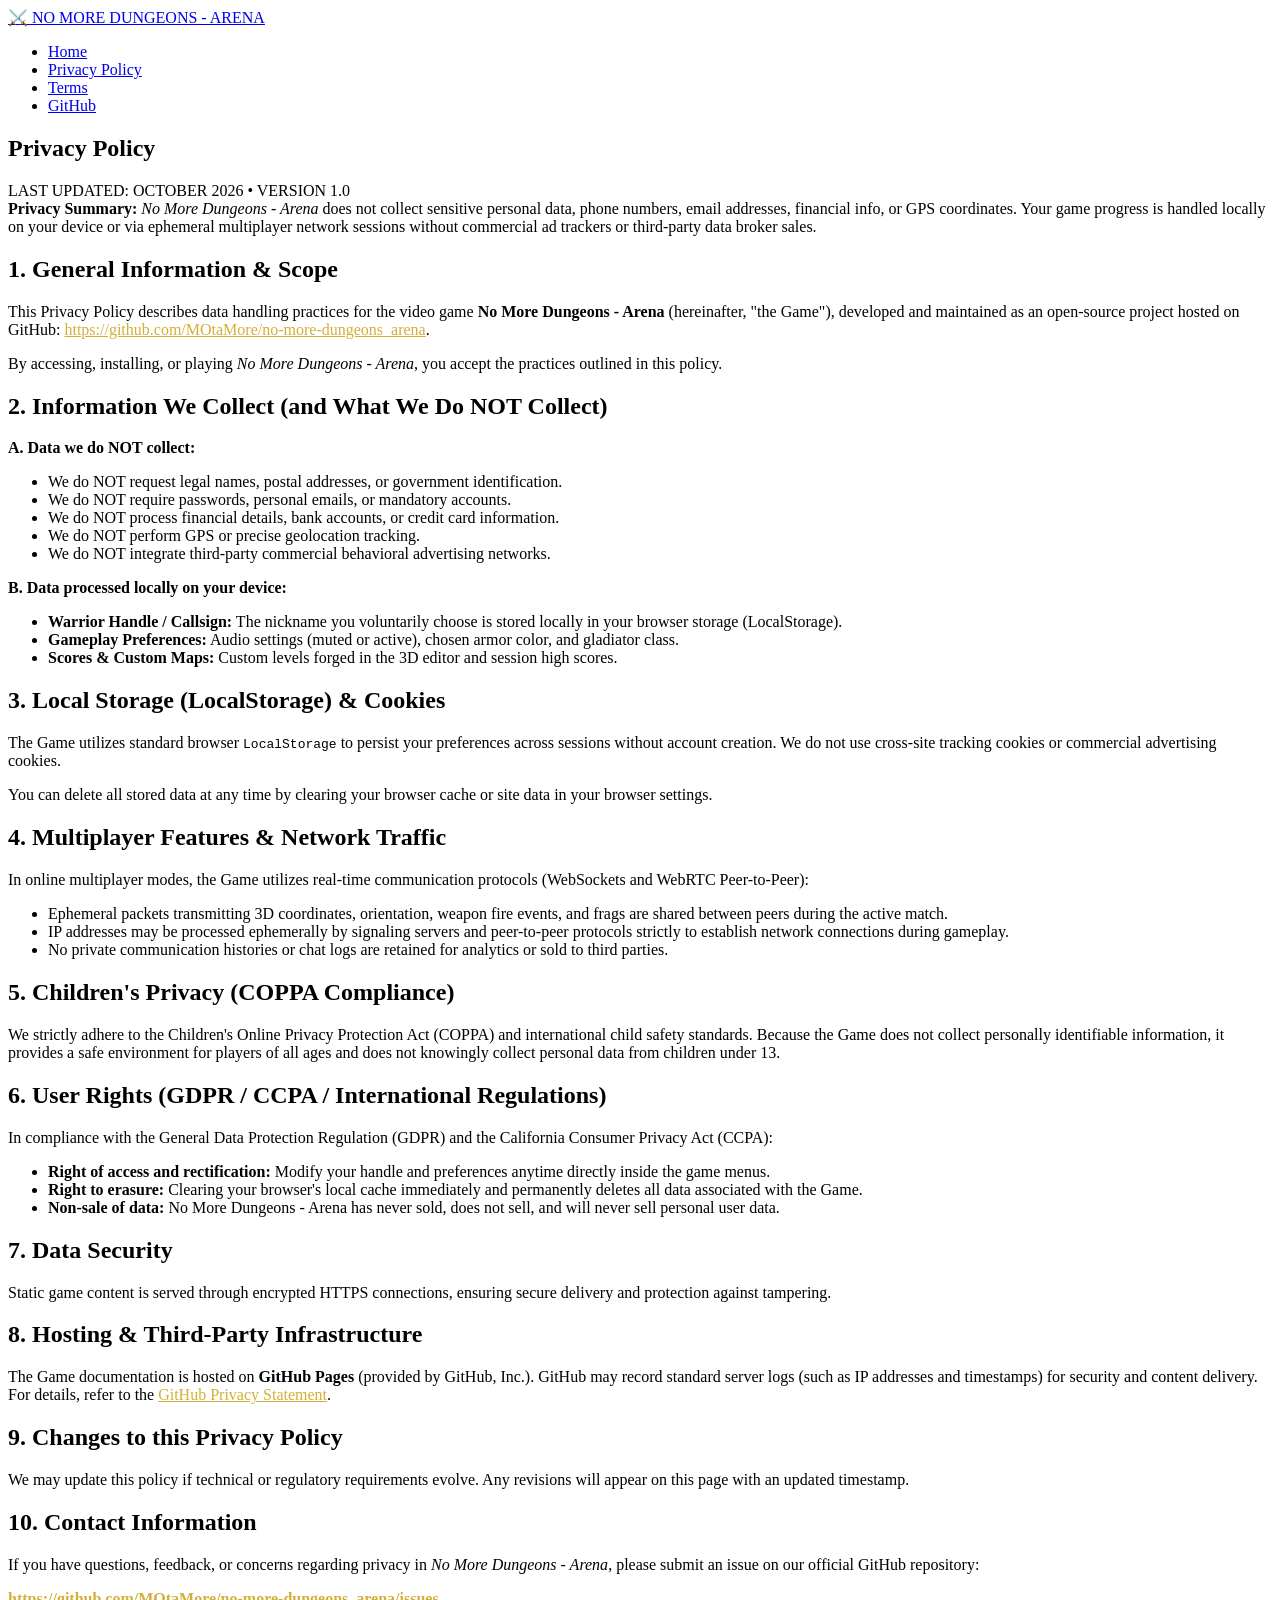
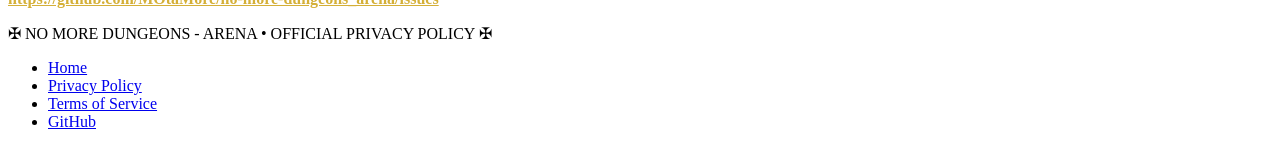
==== privacy-policy.html @ 32643f44 "Start" ====
<!DOCTYPE html>
<html lang="en">
<head>
  <meta charset="UTF-8">
  <meta name="viewport" content="width=device-width, initial-scale=1.0">
  <meta name="description" content="Official Privacy Policy for No More Dungeons - Arena.">
  <title>Privacy Policy — No More Dungeons - Arena</title>
  <link rel="stylesheet" href="./docs/styles.css">
</head>
<body>

  <!-- Site Header -->
  <header class="site-header">
    <div class="header-container">
      <a href="./index.html" class="brand">
        <span class="brand-icon">⚔️</span>
        <span class="brand-title">NO MORE DUNGEONS - ARENA</span>
      </a>
      <nav>
        <ul class="nav-links">
          <li><a href="./index.html">Home</a></li>
          <li><a href="./privacy-policy.html" class="active">Privacy Policy</a></li>
          <li><a href="./docs/terms.html">Terms</a></li>
          <li><a href="https://github.com/MOtaMore/no-more-dungeons_arena" target="_blank" rel="noopener noreferrer">GitHub</a></li>
        </ul>
      </nav>
    </div>
  </header>

  <!-- Main Content -->
  <main class="main-wrapper">
    <article class="doc-box">
      
      <div class="doc-header">
        <h1>Privacy Policy</h1>
        <div class="doc-meta">LAST UPDATED: OCTOBER 2026 • VERSION 1.0</div>
      </div>

      <div class="highlight-box">
        <b>Privacy Summary:</b> <i>No More Dungeons - Arena</i> does not collect sensitive personal data, phone numbers, email addresses, financial info, or GPS coordinates. Your game progress is handled locally on your device or via ephemeral multiplayer network sessions without commercial ad trackers or third-party data broker sales.
      </div>

      <section class="doc-section">
        <h2>1. General Information & Scope</h2>
        <p>
          This Privacy Policy describes data handling practices for the video game <b>No More Dungeons - Arena</b> (hereinafter, "the Game"), developed and maintained as an open-source project hosted on GitHub: <a href="https://github.com/MOtaMore/no-more-dungeons_arena" target="_blank" rel="noopener noreferrer" style="color: #d4af37;">https://github.com/MOtaMore/no-more-dungeons_arena</a>.
        </p>
        <p>
          By accessing, installing, or playing <i>No More Dungeons - Arena</i>, you accept the practices outlined in this policy.
        </p>
      </section>

      <section class="doc-section">
        <h2>2. Information We Collect (and What We Do NOT Collect)</h2>
        <p>
          <b>A. Data we do NOT collect:</b>
        </p>
        <ul>
          <li>We do NOT request legal names, postal addresses, or government identification.</li>
          <li>We do NOT require passwords, personal emails, or mandatory accounts.</li>
          <li>We do NOT process financial details, bank accounts, or credit card information.</li>
          <li>We do NOT perform GPS or precise geolocation tracking.</li>
          <li>We do NOT integrate third-party commercial behavioral advertising networks.</li>
        </ul>
        <p>
          <b>B. Data processed locally on your device:</b>
        </p>
        <ul>
          <li><b>Warrior Handle / Callsign:</b> The nickname you voluntarily choose is stored locally in your browser storage (LocalStorage).</li>
          <li><b>Gameplay Preferences:</b> Audio settings (muted or active), chosen armor color, and gladiator class.</li>
          <li><b>Scores & Custom Maps:</b> Custom levels forged in the 3D editor and session high scores.</li>
        </ul>
      </section>

      <section class="doc-section">
        <h2>3. Local Storage (LocalStorage) & Cookies</h2>
        <p>
          The Game utilizes standard browser <code>LocalStorage</code> to persist your preferences across sessions without account creation. We do not use cross-site tracking cookies or commercial advertising cookies.
        </p>
        <p>
          You can delete all stored data at any time by clearing your browser cache or site data in your browser settings.
        </p>
      </section>

      <section class="doc-section">
        <h2>4. Multiplayer Features & Network Traffic</h2>
        <p>
          In online multiplayer modes, the Game utilizes real-time communication protocols (WebSockets and WebRTC Peer-to-Peer):
        </p>
        <ul>
          <li>Ephemeral packets transmitting 3D coordinates, orientation, weapon fire events, and frags are shared between peers during the active match.</li>
          <li>IP addresses may be processed ephemerally by signaling servers and peer-to-peer protocols strictly to establish network connections during gameplay.</li>
          <li>No private communication histories or chat logs are retained for analytics or sold to third parties.</li>
        </ul>
      </section>

      <section class="doc-section">
        <h2>5. Children's Privacy (COPPA Compliance)</h2>
        <p>
          We strictly adhere to the Children's Online Privacy Protection Act (COPPA) and international child safety standards. Because the Game does not collect personally identifiable information, it provides a safe environment for players of all ages and does not knowingly collect personal data from children under 13.
        </p>
      </section>

      <section class="doc-section">
        <h2>6. User Rights (GDPR / CCPA / International Regulations)</h2>
        <p>
          In compliance with the General Data Protection Regulation (GDPR) and the California Consumer Privacy Act (CCPA):
        </p>
        <ul>
          <li><b>Right of access and rectification:</b> Modify your handle and preferences anytime directly inside the game menus.</li>
          <li><b>Right to erasure:</b> Clearing your browser's local cache immediately and permanently deletes all data associated with the Game.</li>
          <li><b>Non-sale of data:</b> No More Dungeons - Arena has never sold, does not sell, and will never sell personal user data.</li>
        </ul>
      </section>

      <section class="doc-section">
        <h2>7. Data Security</h2>
        <p>
          Static game content is served through encrypted HTTPS connections, ensuring secure delivery and protection against tampering.
        </p>
      </section>

      <section class="doc-section">
        <h2>8. Hosting & Third-Party Infrastructure</h2>
        <p>
          The Game documentation is hosted on <b>GitHub Pages</b> (provided by GitHub, Inc.). GitHub may record standard server logs (such as IP addresses and timestamps) for security and content delivery. For details, refer to the <a href="https://docs.github.com/en/site-policy/privacy-policies/github-privacy-statement" target="_blank" rel="noopener noreferrer" style="color: #d4af37;">GitHub Privacy Statement</a>.
        </p>
      </section>

      <section class="doc-section">
        <h2>9. Changes to this Privacy Policy</h2>
        <p>
          We may update this policy if technical or regulatory requirements evolve. Any revisions will appear on this page with an updated timestamp.
        </p>
      </section>

      <section class="doc-section">
        <h2>10. Contact Information</h2>
        <p>
          If you have questions, feedback, or concerns regarding privacy in <i>No More Dungeons - Arena</i>, please submit an issue on our official GitHub repository:
        </p>
        <p>
          <a href="https://github.com/MOtaMore/no-more-dungeons_arena/issues" target="_blank" rel="noopener noreferrer" style="color: #d4af37; font-weight: bold;">
            https://github.com/MOtaMore/no-more-dungeons_arena/issues
          </a>
        </p>
      </section>

    </article>
  </main>

  <!-- Site Footer -->
  <footer class="site-footer">
    <div class="footer-content">
      <div class="footer-text">
        ✠ NO MORE DUNGEONS - ARENA • OFFICIAL PRIVACY POLICY ✠
      </div>
      <ul class="footer-nav">
        <li><a href="./index.html">Home</a></li>
        <li><a href="./privacy-policy.html">Privacy Policy</a></li>
        <li><a href="./docs/terms.html">Terms of Service</a></li>
        <li><a href="https://github.com/MOtaMore/no-more-dungeons_arena">GitHub</a></li>
      </ul>
    </div>
  </footer>

</body>
</html>
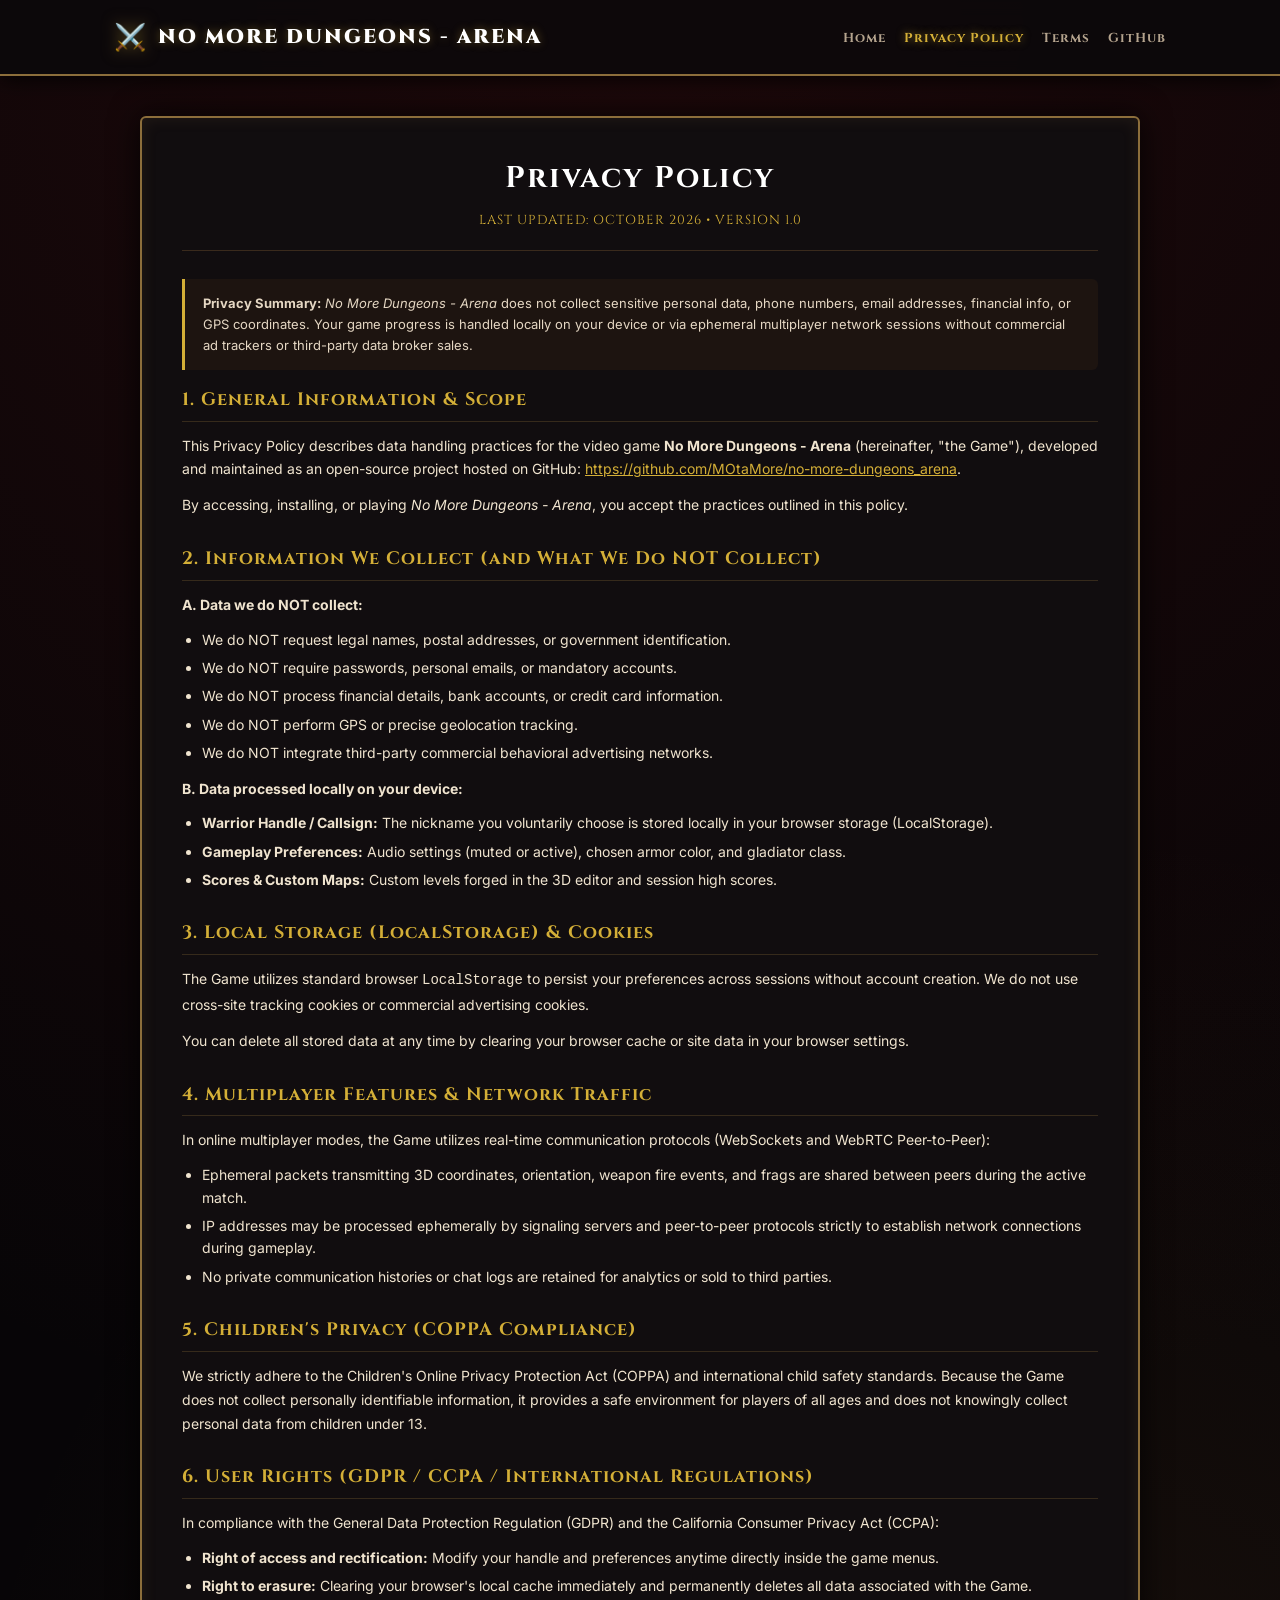
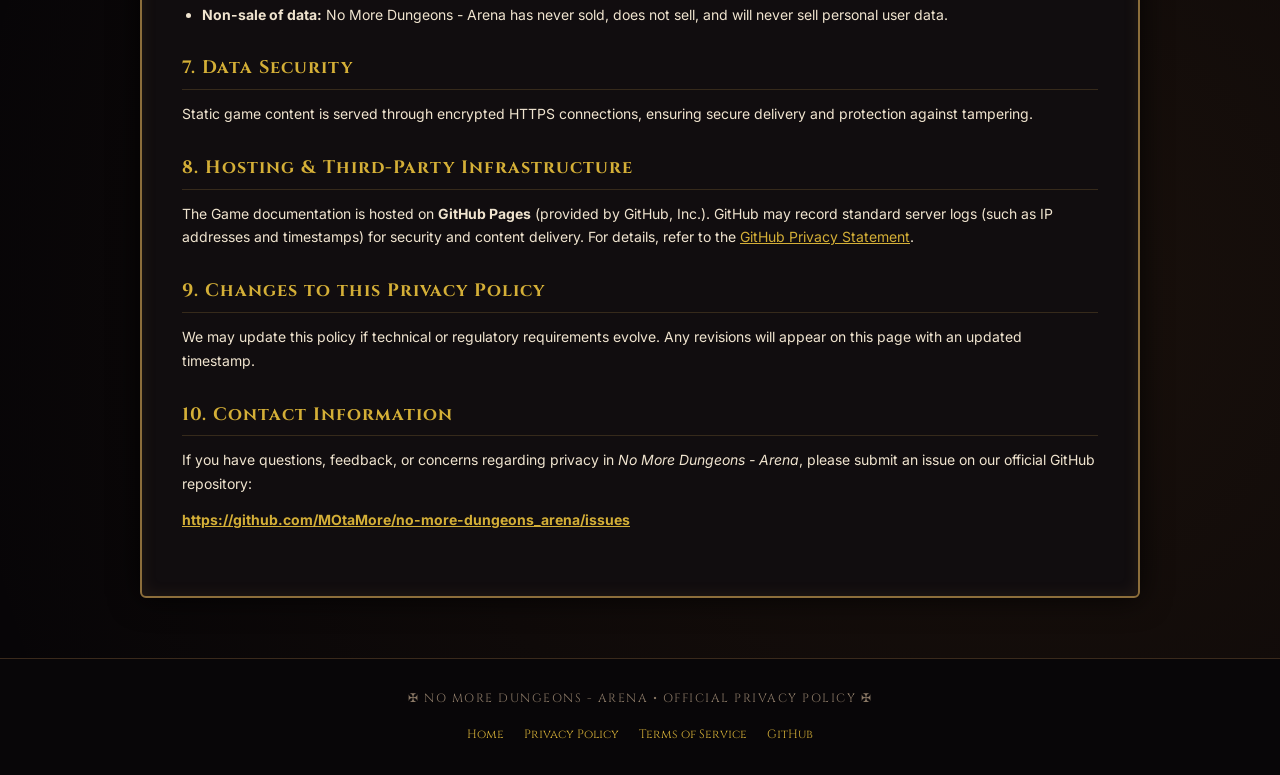
==== commit 4b27ab08: "Start3" ====
--- a/privacy-policy.html
+++ b/privacy-policy.html
@@ -5,7 +5,7 @@
   <meta name="viewport" content="width=device-width, initial-scale=1.0">
   <meta name="description" content="Official Privacy Policy for No More Dungeons - Arena.">
   <title>Privacy Policy — No More Dungeons - Arena</title>
-  <link rel="stylesheet" href="./docs/styles.css">
+  <link rel="stylesheet" href="./styles.css">
 </head>
 <body>
 
@@ -20,8 +20,8 @@
         <ul class="nav-links">
           <li><a href="./index.html">Home</a></li>
           <li><a href="./privacy-policy.html" class="active">Privacy Policy</a></li>
-          <li><a href="./docs/terms.html">Terms</a></li>
-          <li><a href="https://github.com/MOtaMore/no-more-dungeons_arena" target="_blank" rel="noopener noreferrer">GitHub</a></li>
+          <li><a href="./terms.html">Terms</a></li>
+          <li><a href="https://github.com/MOtaMore/no-more-dungeons_arena_privacy-policy" target="_blank" rel="noopener noreferrer">GitHub</a></li>
         </ul>
       </nav>
     </div>
--- a/styles.css
+++ b/styles.css
@@ -0,0 +1,398 @@
+@import url('https://fonts.googleapis.com/css2?family=Cinzel:wght@600;700;800;900&family=MedievalSharp&family=Inter:wght@400;500;600;700&display=swap');
+
+:root {
+  --bg-abyss: #070507;
+  --bg-card: #110d0f;
+  --bg-card-alt: #161113;
+  --border-gold: #8c6e3b;
+  --border-gold-glow: rgba(140, 110, 59, 0.35);
+  --border-subtle: #3a2a1c;
+  --text-parchment: #f0e4cf;
+  --text-muted: #b5a48e;
+  --accent-gold: #d4af37;
+  --accent-crimson: #a82424;
+  --accent-crimson-glow: rgba(168, 36, 36, 0.4);
+  --radius: 6px;
+}
+
+* {
+  box-sizing: border-box;
+  margin: 0;
+  padding: 0;
+}
+
+body {
+  background-color: var(--bg-abyss);
+  background-image: 
+    radial-gradient(circle at 50% 0%, rgba(138, 28, 28, 0.18) 0%, transparent 60%),
+    radial-gradient(circle at 80% 80%, rgba(184, 115, 51, 0.1) 0%, transparent 50%);
+  color: var(--text-parchment);
+  font-family: 'Inter', -apple-system, BlinkMacSystemFont, 'Segoe UI', Roboto, sans-serif;
+  line-height: 1.6;
+  min-height: 100vh;
+  display: flex;
+  flex-direction: column;
+}
+
+/* Custom scrollbar */
+::-webkit-scrollbar {
+  width: 8px;
+}
+::-webkit-scrollbar-track {
+  background: var(--bg-abyss);
+}
+::-webkit-scrollbar-thumb {
+  background: #4a3622;
+  border-radius: 4px;
+}
+::-webkit-scrollbar-thumb:hover {
+  background: #7a5a35;
+}
+
+/* Header & Navbar */
+.site-header {
+  border-bottom: 2px solid var(--border-gold);
+  background: rgba(13, 9, 11, 0.92);
+  backdrop-filter: blur(8px);
+  position: sticky;
+  top: 0;
+  z-index: 100;
+  box-shadow: 0 4px 20px rgba(0, 0, 0, 0.8);
+}
+
+.header-container {
+  max-width: 1100px;
+  margin: 0 auto;
+  padding: 16px 24px;
+  display: flex;
+  justify-content: space-between;
+  align-items: center;
+  flex-wrap: wrap;
+  gap: 16px;
+}
+
+.brand {
+  display: flex;
+  align-items: center;
+  gap: 12px;
+  text-decoration: none;
+  color: var(--text-parchment);
+}
+
+.brand-icon {
+  font-size: 26px;
+  filter: drop-shadow(0 0 8px rgba(212, 175, 55, 0.5));
+}
+
+.brand-title {
+  font-family: 'Cinzel', serif;
+  font-size: 20px;
+  font-weight: 900;
+  letter-spacing: 2px;
+  color: #fff;
+  text-shadow: 0 0 10px rgba(212, 175, 55, 0.4);
+}
+
+.nav-links {
+  display: flex;
+  gap: 18px;
+  align-items: center;
+  list-style: none;
+}
+
+.nav-links a {
+  font-family: 'Cinzel', serif;
+  color: var(--text-muted);
+  text-decoration: none;
+  font-size: 13px;
+  font-weight: 700;
+  letter-spacing: 1px;
+  transition: color 0.2s, text-shadow 0.2s;
+}
+
+.nav-links a:hover,
+.nav-links a.active {
+  color: var(--accent-gold);
+  text-shadow: 0 0 8px rgba(212, 175, 55, 0.6);
+}
+
+/* Main Container */
+.main-wrapper {
+  flex: 1;
+  max-width: 1000px;
+  width: 92%;
+  margin: 40px auto 60px auto;
+}
+
+/* Hero Section */
+.hero-card {
+  background: var(--bg-card);
+  background-image: 
+    radial-gradient(circle at 50% 0%, rgba(168, 36, 36, 0.25) 0%, rgba(17, 13, 15, 0.98) 75%);
+  border: 2px solid var(--border-gold);
+  border-radius: var(--radius);
+  padding: 48px 36px;
+  text-align: center;
+  box-shadow: 0 0 35px rgba(0, 0, 0, 0.9), inset 0 0 20px rgba(140, 110, 59, 0.2);
+  margin-bottom: 40px;
+  position: relative;
+  overflow: hidden;
+}
+
+.hero-tag {
+  color: var(--accent-gold);
+  font-family: 'Cinzel', serif;
+  font-size: 13px;
+  font-weight: 700;
+  letter-spacing: 4px;
+  margin-bottom: 12px;
+  text-shadow: 0 0 10px rgba(212, 175, 55, 0.5);
+}
+
+.hero-title {
+  font-family: 'Cinzel', serif;
+  font-size: 42px;
+  font-weight: 900;
+  letter-spacing: 4px;
+  color: #fff;
+  margin-bottom: 8px;
+  text-shadow: 2px 2px 4px #000, 0 0 25px rgba(168, 36, 36, 0.6);
+}
+
+.hero-subtitle {
+  font-family: 'Cinzel', serif;
+  font-size: 16px;
+  color: var(--text-muted);
+  letter-spacing: 2px;
+  margin-bottom: 24px;
+}
+
+.hero-divider {
+  color: var(--border-gold);
+  font-size: 14px;
+  letter-spacing: 4px;
+  margin-bottom: 24px;
+}
+
+.hero-desc {
+  max-width: 680px;
+  margin: 0 auto 32px auto;
+  font-size: 15px;
+  color: var(--text-muted);
+  line-height: 1.7;
+}
+
+.cta-buttons {
+  display: flex;
+  justify-content: center;
+  gap: 16px;
+  flex-wrap: wrap;
+}
+
+.btn {
+  font-family: 'Cinzel', serif;
+  font-size: 13px;
+  font-weight: 800;
+  letter-spacing: 1.5px;
+  padding: 12px 24px;
+  border-radius: var(--radius);
+  text-decoration: none;
+  cursor: pointer;
+  transition: all 0.2s;
+  display: inline-flex;
+  align-items: center;
+  gap: 8px;
+}
+
+.btn-primary {
+  background: linear-gradient(180deg, #6b1818 0%, #3d0c0c 100%);
+  color: #fff;
+  border: 2px solid #a83232;
+  box-shadow: 0 4px 15px rgba(0, 0, 0, 0.8), 0 0 16px var(--accent-crimson-glow);
+}
+
+.btn-primary:hover {
+  transform: translateY(-2px);
+  box-shadow: 0 6px 20px rgba(0, 0, 0, 0.9), 0 0 24px rgba(168, 36, 36, 0.6);
+}
+
+.btn-secondary {
+  background: linear-gradient(180deg, #302214 0%, #1a1209 100%);
+  color: var(--accent-gold);
+  border: 1px solid var(--border-gold);
+  box-shadow: 0 4px 12px rgba(0, 0, 0, 0.7);
+}
+
+.btn-secondary:hover {
+  transform: translateY(-2px);
+  border-color: var(--accent-gold);
+  box-shadow: 0 6px 16px rgba(0, 0, 0, 0.8), 0 0 14px var(--border-gold-glow);
+}
+
+/* Feature Grid */
+.features-grid {
+  display: grid;
+  grid-template-columns: repeat(auto-fit, minmax(280px, 1fr));
+  gap: 20px;
+  margin-bottom: 40px;
+}
+
+.feature-card {
+  background: var(--bg-card);
+  border: 1px solid var(--border-subtle);
+  border-radius: var(--radius);
+  padding: 24px;
+  transition: border-color 0.2s, transform 0.2s;
+}
+
+.feature-card:hover {
+  border-color: var(--border-gold);
+  transform: translateY(-2px);
+}
+
+.feature-icon {
+  font-size: 28px;
+  margin-bottom: 12px;
+}
+
+.feature-title {
+  font-family: 'Cinzel', serif;
+  font-size: 16px;
+  color: var(--accent-gold);
+  margin-bottom: 8px;
+  letter-spacing: 1px;
+}
+
+.feature-text {
+  font-size: 13px;
+  color: var(--text-muted);
+  line-height: 1.6;
+}
+
+/* Document & Policy Box */
+.doc-box {
+  background: var(--bg-card);
+  border: 2px solid var(--border-gold);
+  border-radius: var(--radius);
+  padding: 36px 40px;
+  box-shadow: 0 0 30px rgba(0,0,0,0.8), inset 0 0 15px rgba(140, 110, 59, 0.15);
+}
+
+.doc-header {
+  border-bottom: 1px solid var(--border-subtle);
+  padding-bottom: 20px;
+  margin-bottom: 28px;
+  text-align: center;
+}
+
+.doc-header h1 {
+  font-family: 'Cinzel', serif;
+  font-size: 30px;
+  color: #fff;
+  letter-spacing: 2px;
+  margin-bottom: 8px;
+}
+
+.doc-meta {
+  font-size: 13px;
+  color: var(--accent-gold);
+  font-family: 'Cinzel', serif;
+  letter-spacing: 1px;
+}
+
+.doc-section {
+  margin-bottom: 28px;
+}
+
+.doc-section h2 {
+  font-family: 'Cinzel', serif;
+  font-size: 18px;
+  color: var(--accent-gold);
+  letter-spacing: 1px;
+  margin-bottom: 12px;
+  border-bottom: 1px solid rgba(140, 110, 59, 0.3);
+  padding-bottom: 6px;
+}
+
+.doc-section p {
+  font-size: 14px;
+  color: var(--text-parchment);
+  line-height: 1.7;
+  margin-bottom: 12px;
+}
+
+.doc-section ul {
+  padding-left: 20px;
+  margin-bottom: 12px;
+}
+
+.doc-section li {
+  font-size: 14px;
+  color: var(--text-parchment);
+  line-height: 1.6;
+  margin-bottom: 6px;
+}
+
+.highlight-box {
+  background: rgba(35, 23, 18, 0.7);
+  border-left: 3px solid var(--accent-gold);
+  padding: 14px 18px;
+  margin: 16px 0;
+  border-radius: 0 var(--radius) var(--radius) 0;
+  font-size: 13px;
+  color: #e5d7c3;
+}
+
+/* Footer */
+.site-footer {
+  border-top: 1px solid var(--border-subtle);
+  background: #080608;
+  padding: 30px 24px;
+  margin-top: auto;
+  text-align: center;
+}
+
+.footer-content {
+  max-width: 1000px;
+  margin: 0 auto;
+  display: flex;
+  flex-direction: column;
+  gap: 12px;
+  align-items: center;
+}
+
+.footer-text {
+  font-family: 'Cinzel', serif;
+  font-size: 12px;
+  color: #8c7a67;
+  letter-spacing: 1.5px;
+}
+
+.footer-nav {
+  display: flex;
+  gap: 20px;
+  list-style: none;
+}
+
+.footer-nav a {
+  color: var(--accent-gold);
+  text-decoration: none;
+  font-size: 12px;
+  font-family: 'Cinzel', serif;
+}
+
+.footer-nav a:hover {
+  text-decoration: underline;
+}
+
+@media (max-width: 768px) {
+  .hero-title {
+    font-size: 28px;
+  }
+  .doc-box {
+    padding: 24px 20px;
+  }
+  .header-container {
+    flex-direction: column;
+  }
+}
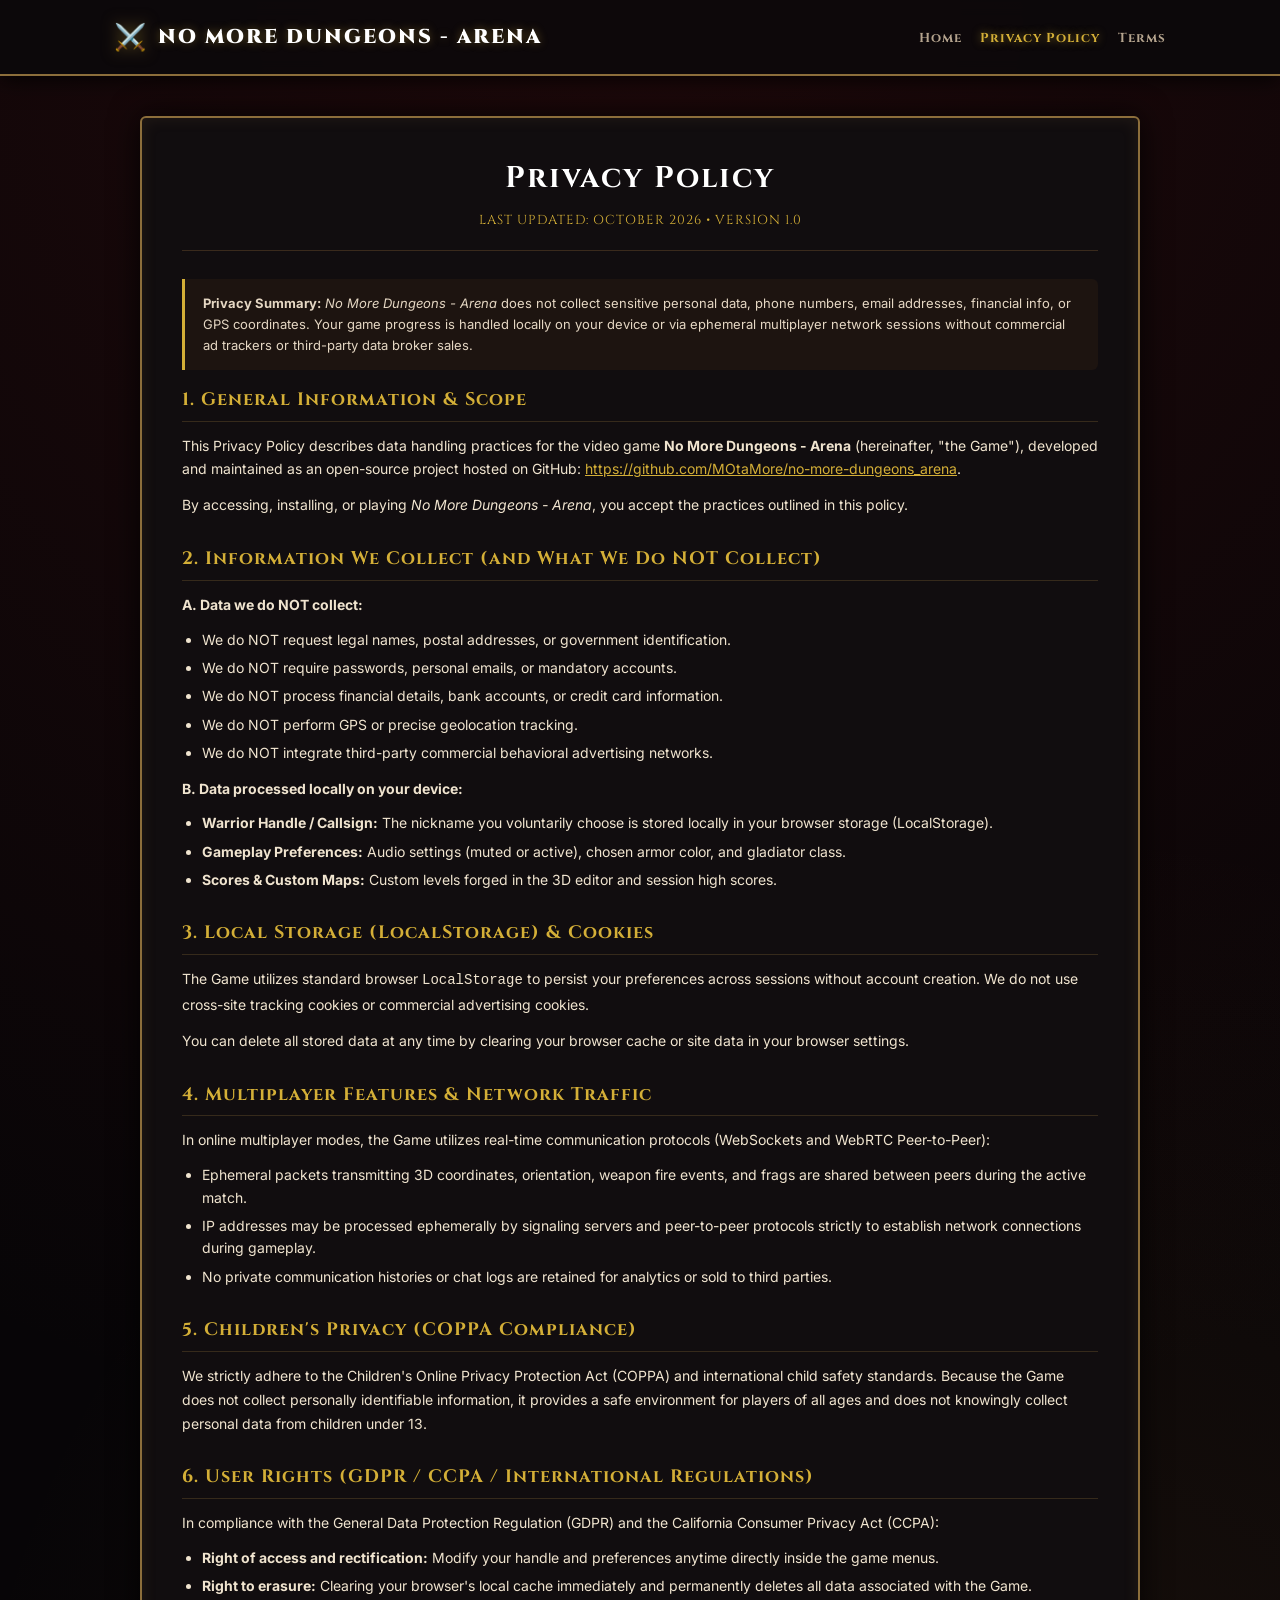
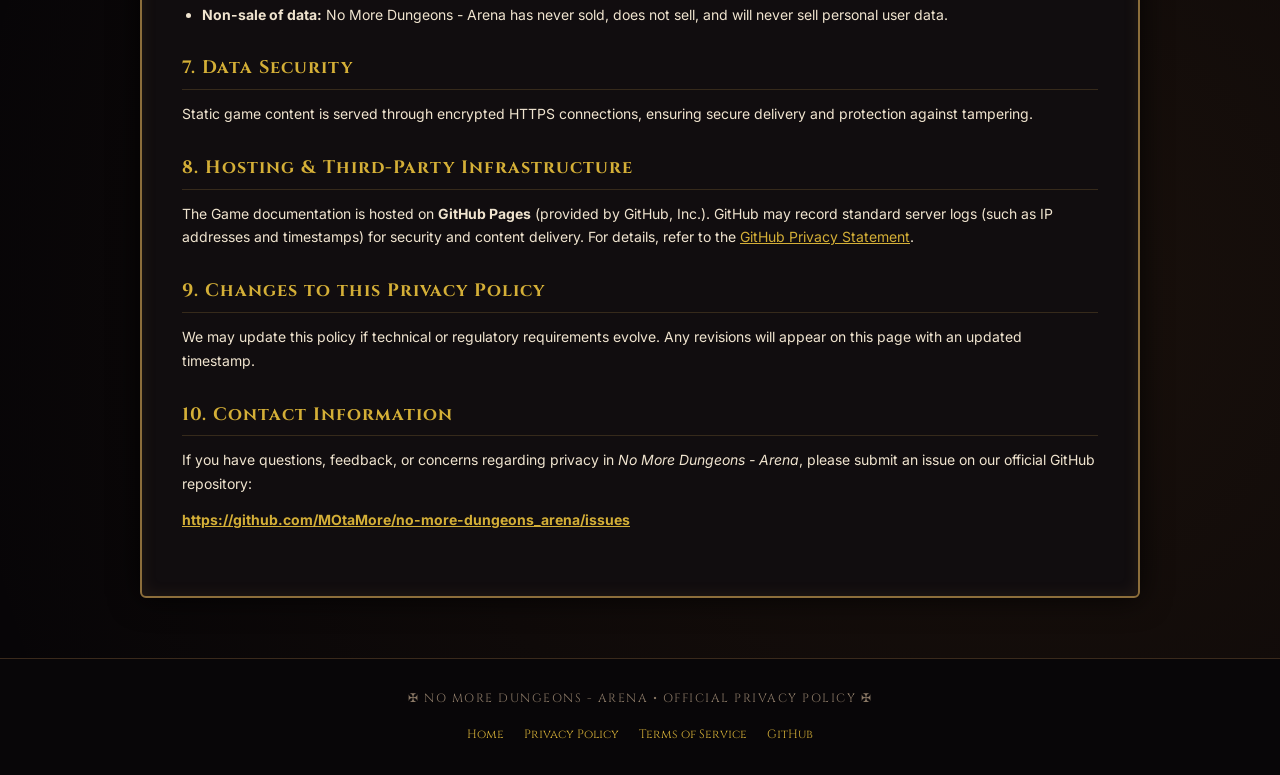
==== commit a75dd84e: "Start4" ====
--- a/privacy-policy.html
+++ b/privacy-policy.html
@@ -21,7 +21,6 @@
           <li><a href="./index.html">Home</a></li>
           <li><a href="./privacy-policy.html" class="active">Privacy Policy</a></li>
           <li><a href="./terms.html">Terms</a></li>
-          <li><a href="https://github.com/MOtaMore/no-more-dungeons_arena_privacy-policy" target="_blank" rel="noopener noreferrer">GitHub</a></li>
         </ul>
       </nav>
     </div>
